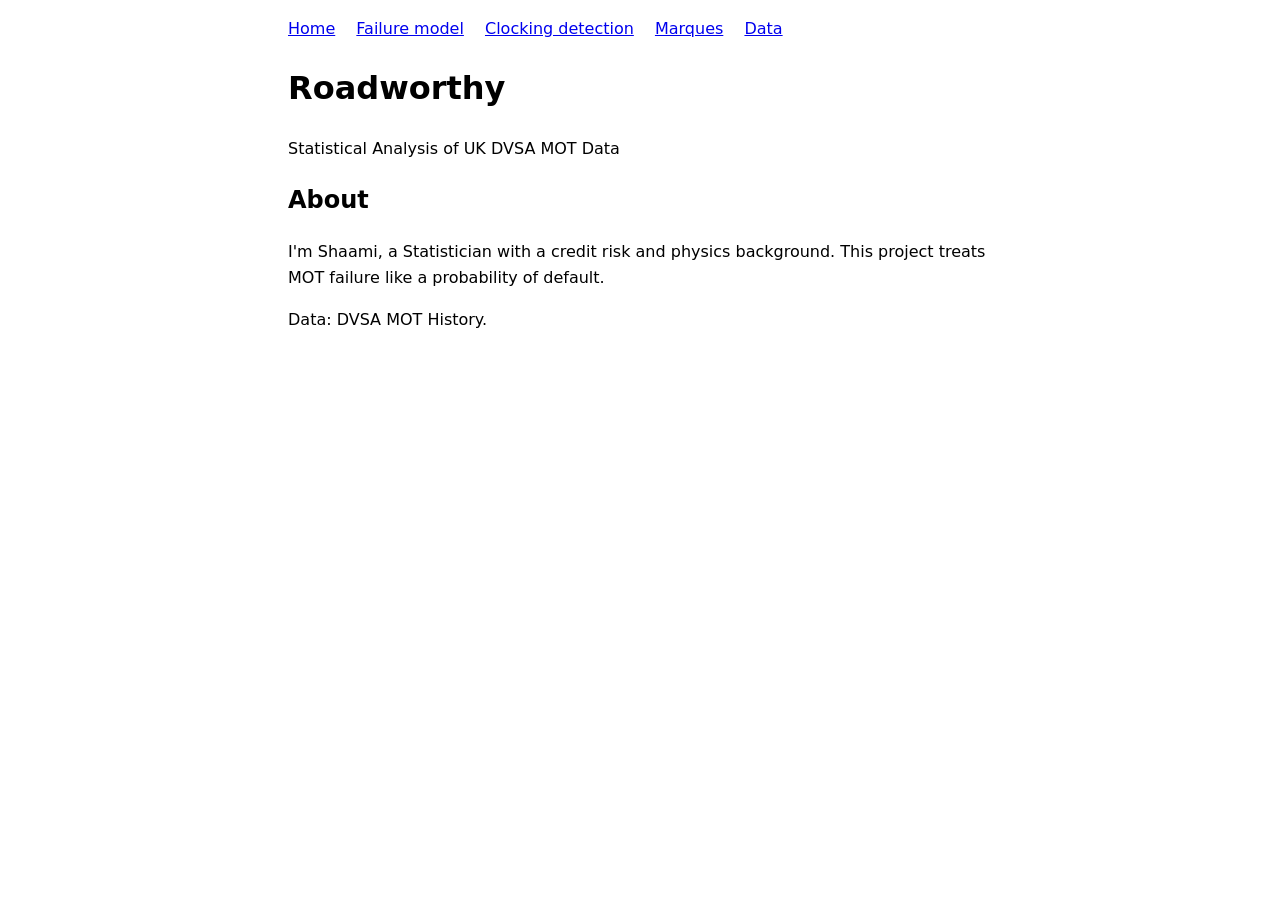
==== index.html @ fd89e381 "nav,js and page links activated" ====
<!DOCTYPE html>
<html lang="en">
<head>
  <meta charset="UTF-8">
  <meta name="viewport" content="width=device-width, initial-scale=1.0">
  <title>Roadworthy Vehicle Statistics</title>
  <link rel="stylesheet" href="style.css">
  <script src="nav.js" defer></script>
</head>
<body>
  <header>

  </header>

  <main>
    <h1>Roadworthy</h1>
    <p>Statistical Analysis of UK DVSA MOT Data</p>

    <h2>About</h2>
    <p>I'm Shaami, a Statistician with a credit risk and physics background.
       This project treats MOT failure like a probability of default.</p>
  </main>

  <footer>
    <p>Data: DVSA MOT History.</p>
  </footer>
</body>
</html>
---- style.css ----
body {
  max-width: 44rem;
  margin: 0 auto;
  padding: 1rem;
  font-family: system-ui, sans-serif;
  line-height: 1.6;
}
nav a { margin-right: 1rem; }

table {
  border-collapse: collapse;
  width: 100%;
  margin: 1rem 0;
}
th, td {
  border: 1px solid #ccc;
  padding: 0.4rem 0.6rem;
  text-align: left;
}
th { background: #f3f3f3; }
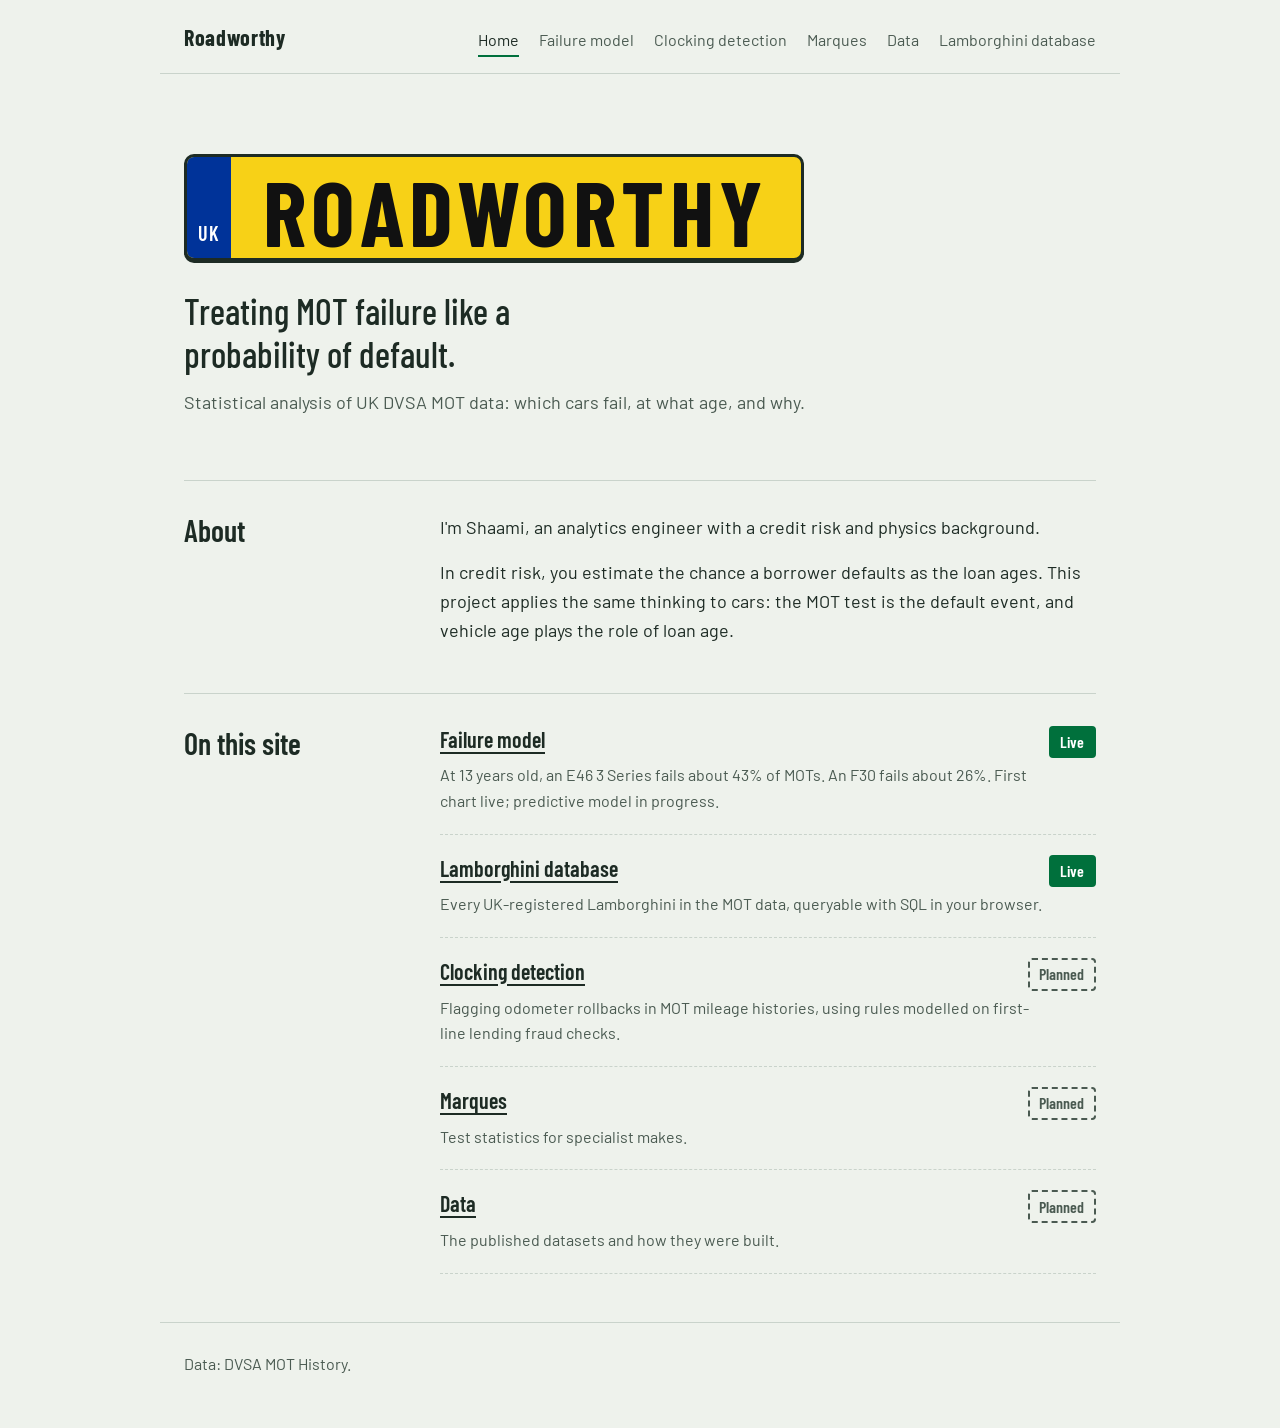
==== commit f58d6004: "Styling changes, new palette" ====
--- a/index.html
+++ b/index.html
@@ -1,9 +1,10 @@
 <!DOCTYPE html>
-<html lang="en">
+<html lang="en-GB">
 <head>
   <meta charset="UTF-8">
   <meta name="viewport" content="width=device-width, initial-scale=1.0">
-  <title>Roadworthy Vehicle Statistics</title>
+  <title>Roadworthy | UK MOT statistics</title>
+  <meta name="description" content="Statistical analysis of UK DVSA MOT data, treating MOT failure like a probability of default.">
   <link rel="stylesheet" href="style.css">
   <script src="nav.js" defer></script>
 </head>
@@ -13,12 +14,57 @@
   </header>
 
   <main>
-    <h1>Roadworthy</h1>
-    <p>Statistical Analysis of UK DVSA MOT Data</p>
+    <div class="hero">
+      <div class="plate">
+        <span class="band" aria-hidden="true">UK</span>
+        <h1>ROADWORTHY</h1>
+      </div>
+      <p class="strap">Treating MOT failure like a probability of default.</p>
+      <p class="sub">Statistical analysis of UK DVSA MOT data: which cars fail, at what age, and why.</p>
+    </div>
 
-    <h2>About</h2>
-    <p>I'm Shaami, a Statistician with a credit risk and physics background.
-       This project treats MOT failure like a probability of default.</p>
+    <section id="about">
+      <div class="two-col">
+        <h2>About</h2>
+        <div>
+          <p>I'm Shaami, an analytics engineer with a credit risk and physics background.</p>
+          <p>In credit risk, you estimate the chance a borrower defaults as the loan ages. This project applies the same thinking to cars: the MOT test is the default event, and vehicle age plays the role of loan age.</p>
+        </div>
+      </div>
+    </section>
+
+    <section id="work">
+      <div class="two-col">
+        <h2>On this site</h2>
+        <ul class="record">
+          <li>
+            <h3><a href="failure-model.html">Failure model</a></h3>
+            <span class="status live">Live</span>
+            <p>At 13 years old, an E46 3 Series fails about 43% of MOTs. An F30 fails about 26%. First chart live; predictive model in progress.</p>
+          </li>
+          <li>
+            <h3><a href="sql.html">Lamborghini database</a></h3>
+            <span class="status live">Live</span>
+            <p>Every UK-registered Lamborghini in the MOT data, queryable with SQL in your browser.</p>
+          </li>
+          <li>
+            <h3><a href="clocking.html">Clocking detection</a></h3>
+            <span class="status planned">Planned</span>
+            <p>Flagging odometer rollbacks in MOT mileage histories, using rules modelled on first-line lending fraud checks.</p>
+          </li>
+          <li>
+            <h3><a href="marques.html">Marques</a></h3>
+            <span class="status planned">Planned</span>
+            <p>Test statistics for specialist makes.</p>
+          </li>
+          <li>
+            <h3><a href="data.html">Data</a></h3>
+            <span class="status planned">Planned</span>
+            <p>The published datasets and how they were built.</p>
+          </li>
+        </ul>
+      </div>
+    </section>
   </main>
 
   <footer>
--- a/style.css
+++ b/style.css
@@ -1,20 +1,316 @@
+/* =========================================================
+   Roadworthy site styles (shared by every page)
+   Palette from the MOT world: certificate paper, dark green
+   ink, GOV.UK green for "live", number-plate yellow used once.
+   ========================================================= */
+@import url("https://fonts.googleapis.com/css2?family=Barlow:ital,wght@0,400;0,500;0,600;1,400&family=Barlow+Condensed:wght@500;600;700&display=swap");
+
+:root {
+  --paper:   #EEF2EC;
+  --card:    #F8FAF6;
+  --ink:     #1D2B24;
+  --ink-2:   #4A5A51;
+  --rule:    #C9D3CB;
+  --green:   #00703C;
+  --amber:   #A15C00;
+  --plate:   #F7D117;
+  --uk-blue: #003399;
+
+  --display: "Barlow Condensed", "Arial Narrow", Arial, sans-serif;
+  --body:    "Barlow", "Helvetica Neue", Arial, sans-serif;
+  --mono:    ui-monospace, "SF Mono", Menlo, Consolas, monospace;
+
+  --page:    60rem;
+  --measure: 68ch;
+  color-scheme: light;
+}
+
+* { box-sizing: border-box; }
+html { -webkit-text-size-adjust: 100%; }
+
 body {
-  max-width: 44rem;
+  margin: 0;
+  background: var(--paper);
+  color: var(--ink);
+  font-family: var(--body);
+  font-size: 1.125rem;
+  line-height: 1.6;
+}
+
+header, main, footer {
+  max-width: var(--page);
   margin: 0 auto;
-  padding: 1rem;
-  font-family: system-ui, sans-serif;
-  line-height: 1.6;
-}
-nav a { margin-right: 1rem; }
-
+  padding-left: 1.5rem;
+  padding-right: 1.5rem;
+}
+
+a { color: var(--green); text-underline-offset: 0.2em; }
+a:hover { color: var(--ink); }
+:focus-visible { outline: 3px solid var(--uk-blue); outline-offset: 3px; }
+
+/* ---------- Header and nav (filled in by nav.js) ---------- */
+header {
+  display: flex;
+  flex-wrap: wrap;
+  align-items: baseline;
+  justify-content: space-between;
+  gap: 0.5rem 2rem;
+  padding-top: 1.25rem;
+  padding-bottom: 1rem;
+  border-bottom: 1px solid var(--rule);
+}
+header .site {
+  font-family: var(--display);
+  font-weight: 700;
+  font-size: 1.375rem;
+  letter-spacing: 0.03em;
+  color: var(--ink);
+  text-decoration: none;
+}
+header nav {
+  display: flex;
+  flex-wrap: wrap;
+  gap: 0.25rem 1.25rem;
+  font-size: 1rem;
+}
+header nav a {
+  color: var(--ink-2);
+  text-decoration: none;
+  padding: 0.15rem 0;
+  border-bottom: 2px solid transparent;
+}
+header nav a:hover { color: var(--ink); border-bottom-color: var(--rule); }
+header nav a[aria-current="page"] { color: var(--ink); border-bottom-color: var(--green); }
+
+@media (max-width: 40rem) {
+  header nav {
+    flex-wrap: nowrap;
+    overflow-x: auto;
+    width: 100%;
+    padding-bottom: 0.25rem;
+  }
+  header nav a { white-space: nowrap; }
+}
+
+/* ---------- Type ---------- */
+main { padding-top: 2.5rem; padding-bottom: 3rem; }
+
+h1, h2, h3 { font-family: var(--display); color: var(--ink); }
+h1 {
+  margin: 0 0 1rem;
+  font-weight: 600;
+  font-size: clamp(2.25rem, 6vw, 3.5rem);
+  line-height: 1.05;
+  max-width: 24ch;
+}
+h2 {
+  margin: 0 0 0.75rem;
+  font-weight: 600;
+  font-size: 1.875rem;
+  line-height: 1.15;
+  max-width: 32ch;
+}
+h3 { margin: 0; font-weight: 600; font-size: 1.375rem; line-height: 1.2; }
+
+p, ul, ol { max-width: var(--measure); }
+p { margin: 0 0 1rem; }
+ul, ol { padding-left: 1.25rem; margin: 0 0 1rem; }
+li { margin-bottom: 0.5rem; }
+li::marker { color: var(--green); }
+strong { font-weight: 600; }
+
+code {
+  font-family: var(--mono);
+  font-size: 0.875em;
+  background: var(--card);
+  border: 1px solid var(--rule);
+  border-radius: 3px;
+  padding: 0.05em 0.3em;
+}
+
+main > section {
+  padding-top: 2rem;
+  margin-top: 2rem;
+  border-top: 1px solid var(--rule);
+}
+
+/* ---------- Tables (clocking page, SQL results) ---------- */
 table {
   border-collapse: collapse;
   width: 100%;
   margin: 1rem 0;
+  font-size: 1rem;
+  background: var(--card);
 }
 th, td {
-  border: 1px solid #ccc;
-  padding: 0.4rem 0.6rem;
+  border-bottom: 1px solid var(--rule);
+  padding: 0.5rem 0.75rem;
   text-align: left;
-}
-th { background: #f3f3f3; }+  vertical-align: top;
+}
+th {
+  font-family: var(--display);
+  font-weight: 600;
+  font-size: 1.0625rem;
+  background: var(--ink);
+  color: var(--paper);
+  border-bottom: 0;
+}
+tbody tr:nth-child(even) td { background: rgba(0, 112, 60, 0.04); }
+
+/* ---------- SQL console ---------- */
+textarea {
+  display: block;
+  width: 100%;
+  margin-top: 1rem;
+  padding: 1rem 1.25rem;
+  font-family: var(--mono);
+  font-size: 0.95rem;
+  line-height: 1.5;
+  color: var(--ink);
+  background: var(--card);
+  border: 1px solid var(--rule);
+  border-left: 4px solid var(--green);
+  border-radius: 4px;
+  resize: vertical;
+}
+textarea:focus { outline: none; border-color: var(--green); }
+textarea:focus-visible { outline: 3px solid var(--uk-blue); outline-offset: 2px; }
+
+button {
+  font-family: var(--display);
+  font-weight: 600;
+  font-size: 1.125rem;
+  letter-spacing: 0.02em;
+  color: #fff;
+  background: var(--green);
+  border: 0;
+  border-radius: 4px;
+  padding: 0.45rem 1.1rem;
+  cursor: pointer;
+}
+button:hover { background: #005a30; }
+button:disabled { background: var(--rule); color: var(--ink-2); cursor: progress; }
+#status { margin-left: 0.75rem; color: var(--ink-2); font-size: 1rem; }
+
+#results { overflow-x: auto; max-height: 70vh; overflow-y: auto; }
+#results table { margin-top: 0.5rem; white-space: nowrap; }
+#results th { position: sticky; top: 0; }
+
+/* ---------- Images and charts ---------- */
+.hero-img {
+  display: block;
+  width: 100%;
+  max-width: 900px;
+  height: auto;
+  border-radius: 6px;
+  margin: 1.5rem 0;
+}
+.chart-wrap {
+  background: var(--card);
+  border: 1px solid var(--rule);
+  border-radius: 6px;
+  padding: 1rem;
+}
+.chart-caption { color: var(--ink-2); }
+
+/* ---------- Footer ---------- */
+footer {
+  padding-top: 1.5rem;
+  padding-bottom: 3rem;
+  border-top: 1px solid var(--rule);
+  color: var(--ink-2);
+  font-size: 1rem;
+}
+footer p { margin: 0.25rem 0; }
+footer:empty { display: none; }
+
+/* =========================================================
+   Home page only
+   ========================================================= */
+.hero { padding: 2.5rem 0 1rem; }
+
+.plate {
+  display: inline-flex;
+  align-items: stretch;
+  background: var(--plate);
+  border: 3px solid var(--ink);
+  border-radius: 10px;
+  box-shadow: 0 2px 0 var(--ink);
+  overflow: hidden;
+  max-width: 100%;
+}
+.plate .band {
+  background: var(--uk-blue);
+  color: #fff;
+  font-family: var(--display);
+  font-weight: 600;
+  font-size: clamp(0.9rem, 2vw, 1.25rem);
+  display: flex;
+  align-items: flex-end;
+  padding: 0 0.55em 0.45em;
+  letter-spacing: 0.04em;
+}
+.plate h1 {
+  margin: 0;
+  max-width: none;
+  padding: 0.05em 0.35em 0;
+  font-weight: 700;
+  font-size: clamp(1.9rem, 7.5vw, 5.75rem);
+  line-height: 1.05;
+  letter-spacing: 0.06em;
+  color: #111;
+  white-space: nowrap;
+}
+.hero .strap {
+  margin: 1.75rem 0 0;
+  font-family: var(--display);
+  font-weight: 500;
+  font-size: clamp(1.5rem, 3.5vw, 2.25rem);
+  line-height: 1.2;
+  max-width: 28ch;
+}
+.hero .sub { margin-top: 0.75rem; color: var(--ink-2); }
+
+.two-col { display: grid; grid-template-columns: minmax(0, 1fr); gap: 1rem 3rem; }
+@media (min-width: 52rem) {
+  .two-col { grid-template-columns: 13rem minmax(0, 1fr); }
+}
+
+/* Project record: styled like an MOT result list. The chip is real info. */
+.record { list-style: none; margin: 0; padding: 0; max-width: none; }
+.record li {
+  display: grid;
+  grid-template-columns: minmax(0, 1fr) auto;
+  gap: 0.25rem 1.5rem;
+  margin: 0;
+  padding: 1.25rem 0;
+  border-bottom: 1px dashed var(--rule);
+}
+.record li:first-child { padding-top: 0; }
+.record li p { grid-column: 1 / -1; margin: 0; color: var(--ink-2); font-size: 1rem; }
+.record h3 a { color: var(--ink); }
+.record h3 a:hover { color: var(--green); }
+
+.status {
+  align-self: start;
+  font-family: var(--display);
+  font-weight: 600;
+  font-size: 1rem;
+  padding: 0.1rem 0.6rem;
+  border-radius: 4px;
+  border: 2px solid currentColor;
+  white-space: nowrap;
+}
+.status.live     { color: #fff; background: var(--green); border-color: var(--green); }
+.status.progress { color: var(--amber); }
+.status.planned  { color: var(--ink-2); border-style: dashed; }
+
+@media (max-width: 30rem) {
+  body { font-size: 1.0625rem; }
+  .plate h1 { letter-spacing: 0.03em; }
+}
+
+@media (prefers-reduced-motion: reduce) {
+  * { transition: none !important; animation: none !important; }
+}
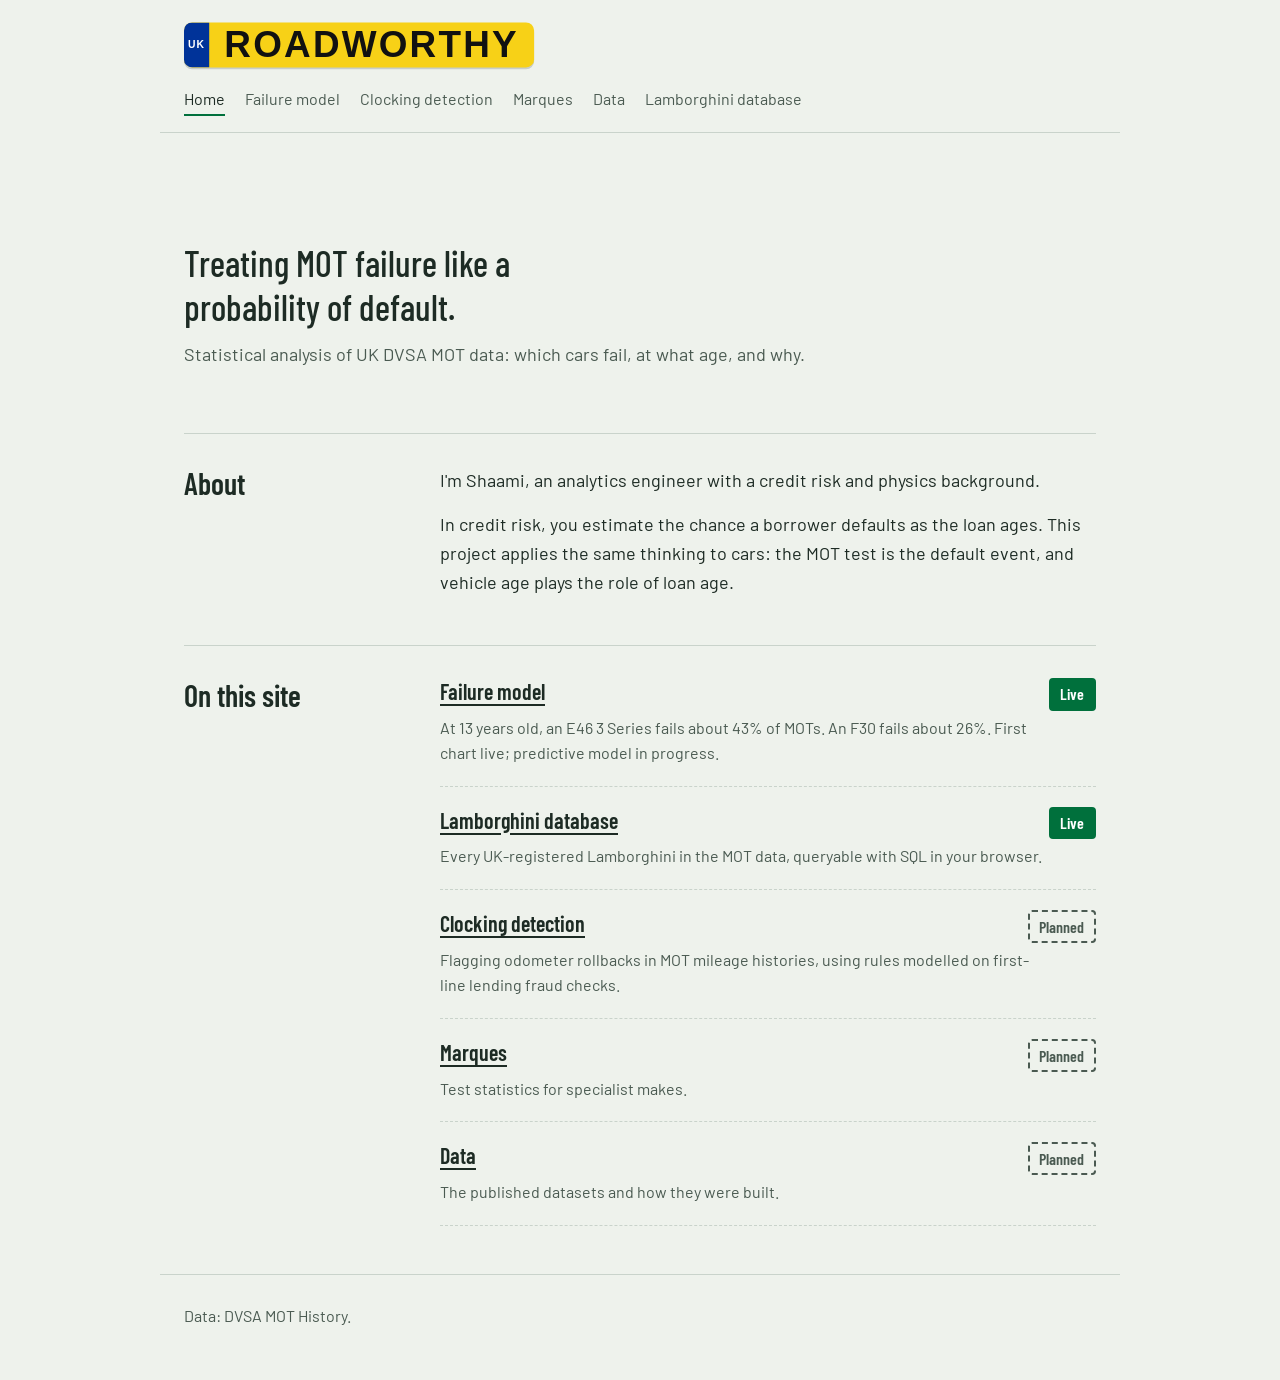
==== commit f0cd373e: "stylign changed for mobile browsing" ====
--- a/index.html
+++ b/index.html
@@ -15,10 +15,6 @@
 
   <main>
     <div class="hero">
-      <div class="plate">
-        <span class="band" aria-hidden="true">UK</span>
-        <h1>ROADWORTHY</h1>
-      </div>
       <p class="strap">Treating MOT failure like a probability of default.</p>
       <p class="sub">Statistical analysis of UK DVSA MOT data: which cars fail, at what age, and why.</p>
     </div>
--- a/style.css
+++ b/style.css
@@ -52,12 +52,23 @@
 header {
   display: flex;
   flex-wrap: wrap;
-  align-items: baseline;
+  align-items: center;
   justify-content: space-between;
-  gap: 0.5rem 2rem;
+  gap: 0.9rem 2.25rem;
   padding-top: 1.25rem;
   padding-bottom: 1rem;
   border-bottom: 1px solid var(--rule);
+}
+header .brand {
+  display: flex;
+  align-items: center;
+  align-self: stretch;
+}
+header .plate {
+  transform: scale(0.9);
+  transform-origin: left center;
+  margin-top: 0;
+  align-self: center;
 }
 header .site {
   font-family: var(--display);
@@ -79,17 +90,53 @@
   padding: 0.15rem 0;
   border-bottom: 2px solid transparent;
 }
-header nav a:hover { color: var(--ink); border-bottom-color: var(--rule); }
-header nav a[aria-current="page"] { color: var(--ink); border-bottom-color: var(--green); }
+header nav a:hover {
+  color: var(--ink);
+  border-bottom-color: var(--rule);
+}
+header nav a[aria-current="page"] {
+  color: var(--ink);
+  border-bottom-color: var(--green);
+}
 
 @media (max-width: 40rem) {
+  header {
+    align-items: flex-start;
+    gap: 0.5rem 1rem;
+    padding-top: 0.75rem;
+    padding-bottom: 0.75rem;
+  }
+  header .brand {
+    width: 100%;
+    display: flex;
+    justify-content: center;
+  }
+  header .plate {
+    transform: scale(0.88);
+    transform-origin: center;
+  }
   header nav {
-    flex-wrap: nowrap;
-    overflow-x: auto;
+    display: grid;
+    grid-template-columns: repeat(2, minmax(0, 1fr));
     width: 100%;
-    padding-bottom: 0.25rem;
-  }
-  header nav a { white-space: nowrap; }
+    gap: 0.4rem;
+    padding: 0.35rem 0 0;
+  }
+  header nav a {
+    display: block;
+    text-align: center;
+    padding: 0.45rem 0.5rem;
+    border: 1px solid var(--rule);
+    border-radius: 999px;
+    background: rgba(255,255,255,0.22);
+    white-space: normal;
+    line-height: 1.2;
+    font-size: 0.92rem;
+  }
+  header nav a[aria-current="page"] {
+    border-color: var(--green);
+    background: rgba(0, 112, 60, 0.08);
+  }
 }
 
 /* ---------- Type ---------- */
@@ -234,33 +281,44 @@
   display: inline-flex;
   align-items: stretch;
   background: var(--plate);
-  border: 3px solid var(--ink);
-  border-radius: 10px;
-  box-shadow: 0 2px 0 var(--ink);
+  border: none;
+  border-radius: 9px;
+  box-shadow: 0 2px 0 rgba(29, 43, 36, 0.18);
   overflow: hidden;
   max-width: 100%;
+  height: 3.1rem;
 }
 .plate .band {
   background: var(--uk-blue);
   color: #fff;
-  font-family: var(--display);
-  font-weight: 600;
-  font-size: clamp(0.9rem, 2vw, 1.25rem);
-  display: flex;
-  align-items: flex-end;
-  padding: 0 0.55em 0.45em;
-  letter-spacing: 0.04em;
-}
+  width: 2.4em;
+  min-width: 2.4em;
+  display: flex;
+  align-items: center;
+  justify-content: center;
+  font-family: "Arial Narrow", "Segoe UI Condensed", Arial, sans-serif;
+  font-weight: 700;
+  font-size: clamp(0.56rem, 1vw, 0.72rem);
+  letter-spacing: 0.08em;
+  line-height: 1;
+  padding: 0 0.1em;
+}
+.plate .word,
 .plate h1 {
   margin: 0;
   max-width: none;
-  padding: 0.05em 0.35em 0;
+  display: flex;
+  align-items: center;
+  justify-content: center;
+  padding: 0 0.42em;
+  font-family: "Arial Narrow", "Segoe UI Condensed", Arial, sans-serif;
   font-weight: 700;
-  font-size: clamp(1.9rem, 7.5vw, 5.75rem);
-  line-height: 1.05;
+  font-size: clamp(1.45rem, 3.2vw, 2.7rem);
+  line-height: 1;
   letter-spacing: 0.06em;
   color: #111;
   white-space: nowrap;
+  transform: none;
 }
 .hero .strap {
   margin: 1.75rem 0 0;
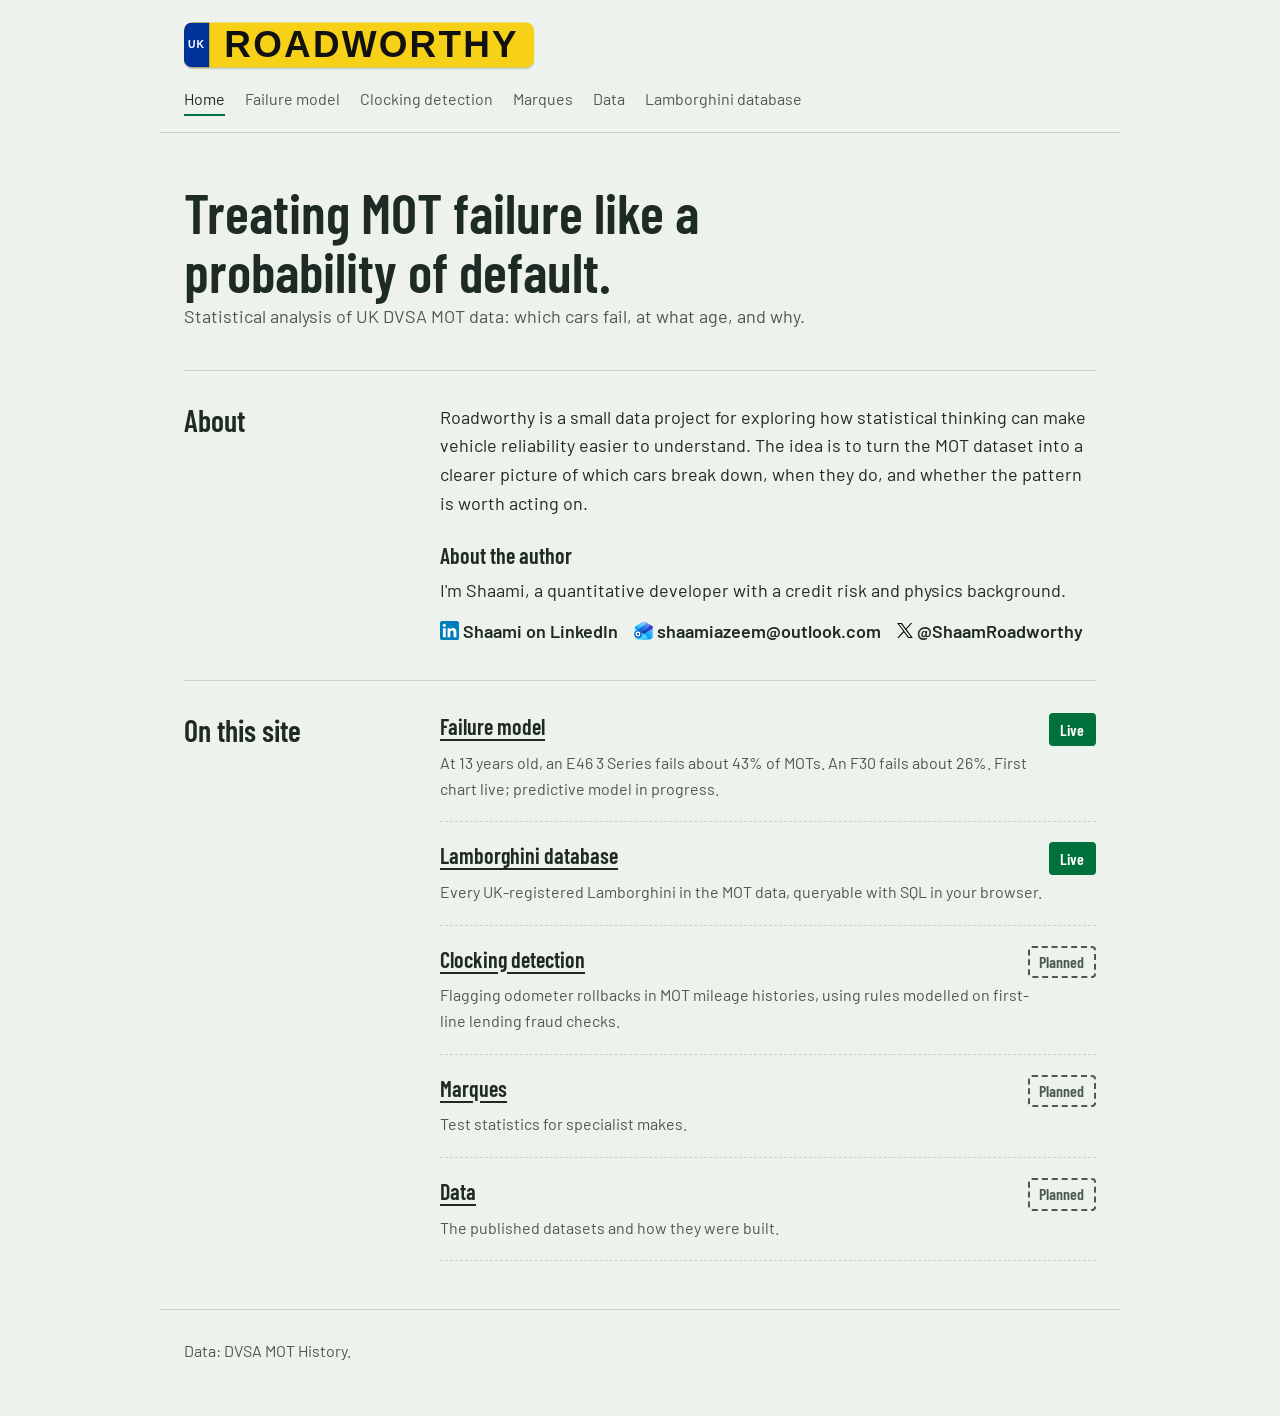
==== commit c4c7068e: "styling changes and social media links" ====
--- a/index.html
+++ b/index.html
@@ -23,8 +23,24 @@
       <div class="two-col">
         <h2>About</h2>
         <div>
-          <p>I'm Shaami, an analytics engineer with a credit risk and physics background.</p>
-          <p>In credit risk, you estimate the chance a borrower defaults as the loan ages. This project applies the same thinking to cars: the MOT test is the default event, and vehicle age plays the role of loan age.</p>
+          <p>Roadworthy is a small data project for exploring how statistical thinking can make vehicle reliability easier to understand. The idea is to turn the MOT dataset into a clearer picture of which cars break down, when they do, and whether the pattern is worth acting on.</p>
+
+          <h3>About the author</h3>
+          <p>I'm Shaami, a quantitative developer with a credit risk and physics background.</p>
+          <p class="about-links">
+            <a class="linkedin" href="https://www.linkedin.com/in/s-azeem/" target="_blank" rel="noreferrer">
+              <img class="linkedin-logo" src="images/linkedin-logo.svg" alt="LinkedIn" />
+              <span>Shaami on LinkedIn</span>
+            </a>
+            <a class="social-link email-link" href="mailto:shaamiazeem@outlook.com" aria-label="Email Shaami Azeem">
+              <img class="social-icon" src="images/email-logo.svg" alt="Email" />
+              <span>shaamiazeem@outlook.com</span>
+            </a>
+            <a class="social-link x-link" href="https://x.com/ShaamRoadworthy" target="_blank" rel="noreferrer" aria-label="X / Twitter: @ShaamRoadworthy">
+              <img class="social-icon" src="images/x-logo.svg" alt="X" />
+              <span>@ShaamRoadworthy</span>
+            </a>
+          </p>
         </div>
       </div>
     </section>
--- a/style.css
+++ b/style.css
@@ -140,7 +140,7 @@
 }
 
 /* ---------- Type ---------- */
-main { padding-top: 2.5rem; padding-bottom: 3rem; }
+main { padding-top: 1.5rem; padding-bottom: 3rem; }
 
 h1, h2, h3 { font-family: var(--display); color: var(--ink); }
 h1 {
@@ -158,6 +158,20 @@
   max-width: 32ch;
 }
 h3 { margin: 0; font-weight: 600; font-size: 1.375rem; line-height: 1.2; }
+
+#about h3 {
+  margin-top: 1.5rem;
+  margin-bottom: 0.5rem;
+}
+
+#about h3 + p {
+  margin-top: 0.25rem;
+}
+
+.about-links {
+  margin-top: 0.25rem;
+  margin-bottom: 0.5rem;
+}
 
 p, ul, ol { max-width: var(--measure); }
 p { margin: 0 0 1rem; }
@@ -275,7 +289,7 @@
 /* =========================================================
    Home page only
    ========================================================= */
-.hero { padding: 2.5rem 0 1rem; }
+.hero { padding: 0.6rem 0 0.6rem; }
 
 .plate {
   display: inline-flex;
@@ -320,15 +334,75 @@
   white-space: nowrap;
   transform: none;
 }
+.hero .strap,
+.hero .sub {
+  margin-bottom: 0;
+}
+
 .hero .strap {
-  margin: 1.75rem 0 0;
+  margin-top: 1rem;
   font-family: var(--display);
-  font-weight: 500;
-  font-size: clamp(1.5rem, 3.5vw, 2.25rem);
-  line-height: 1.2;
-  max-width: 28ch;
-}
-.hero .sub { margin-top: 0.75rem; color: var(--ink-2); }
+  font-weight: 600;
+  font-size: clamp(2.25rem, 6vw, 3.5rem);
+  line-height: 1.05;
+  max-width: 24ch;
+  letter-spacing: 0;
+}
+.hero .sub {
+  margin-top: 0.2rem;
+  color: var(--ink-2);
+  line-height: 1.35;
+}
+
+.about-links {
+  margin-top: 1rem;
+  display: flex;
+  flex-wrap: wrap;
+  align-items: center;
+  gap: 0.75rem 1rem;
+}
+
+@media (max-width: 40rem) {
+  .about-links {
+    justify-content: center;
+    text-align: center;
+  }
+}
+
+.linkedin,
+.social-link {
+  display: inline-flex;
+  align-items: center;
+  justify-content: center;
+  gap: 0.25rem;
+  color: var(--ink);
+  text-decoration: none;
+  font-weight: 600;
+  line-height: 1;
+  transition: color 0.15s ease;
+}
+.linkedin:hover,
+.linkedin:focus-visible,
+.social-link:hover,
+.social-link:focus-visible {
+  color: var(--green);
+  text-decoration: underline;
+  text-underline-offset: 0.2em;
+}
+.linkedin-logo,
+.social-icon {
+  display: block;
+  width: 1.2rem;
+  height: 1.2rem;
+  flex-shrink: 0;
+}
+.x-link .social-icon {
+  width: 0.95rem;
+  height: 0.95rem;
+}
+.social-icon {
+  color: currentColor;
+}
 
 .two-col { display: grid; grid-template-columns: minmax(0, 1fr); gap: 1rem 3rem; }
 @media (min-width: 52rem) {
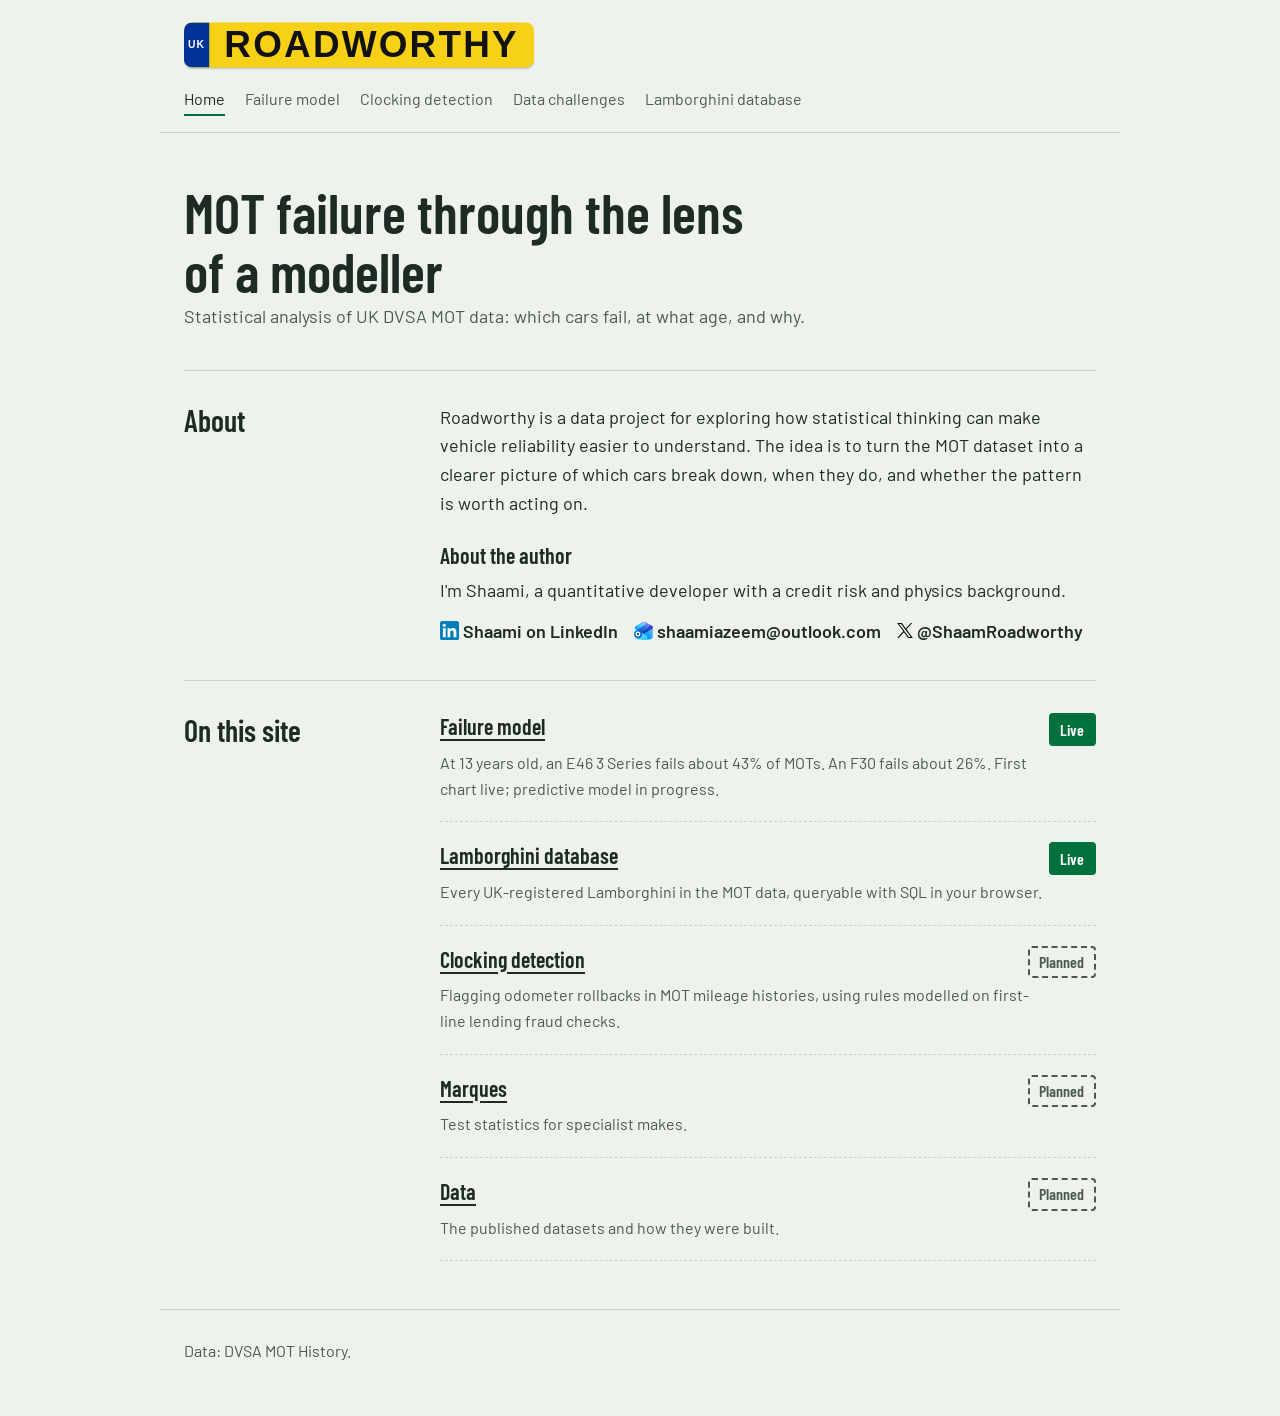
==== commit 71bb593d: "Updating body text" ====
--- a/index.html
+++ b/index.html
@@ -15,7 +15,7 @@
 
   <main>
     <div class="hero">
-      <p class="strap">Treating MOT failure like a probability of default.</p>
+      <p class="strap">MOT failure through the lens of a modeller</p>
       <p class="sub">Statistical analysis of UK DVSA MOT data: which cars fail, at what age, and why.</p>
     </div>
 
@@ -23,7 +23,7 @@
       <div class="two-col">
         <h2>About</h2>
         <div>
-          <p>Roadworthy is a small data project for exploring how statistical thinking can make vehicle reliability easier to understand. The idea is to turn the MOT dataset into a clearer picture of which cars break down, when they do, and whether the pattern is worth acting on.</p>
+          <p>Roadworthy is a data project for exploring how statistical thinking can make vehicle reliability easier to understand. The idea is to turn the MOT dataset into a clearer picture of which cars break down, when they do, and whether the pattern is worth acting on.</p>
 
           <h3>About the author</h3>
           <p>I'm Shaami, a quantitative developer with a credit risk and physics background.</p>
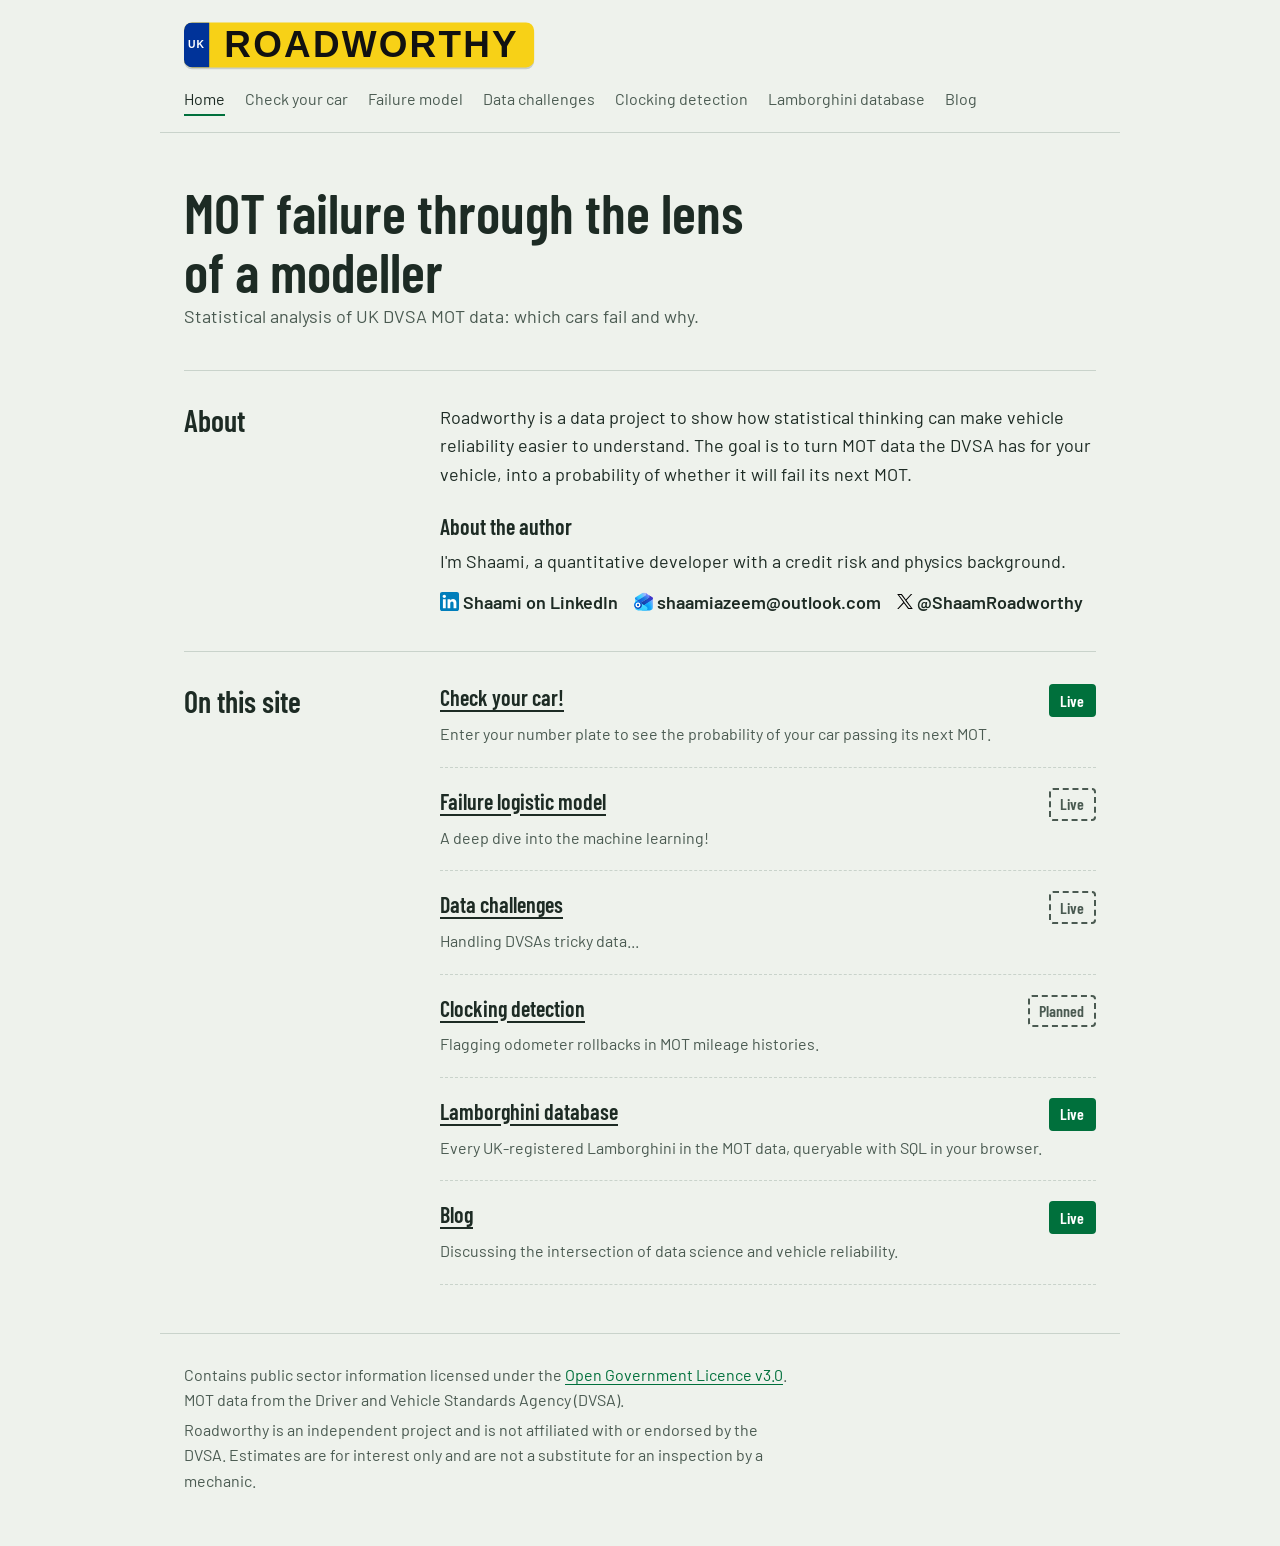
==== commit 8f5f8142: "styling and mission statement changed, new pages, nav etc." ====
--- a/index.html
+++ b/index.html
@@ -16,14 +16,17 @@
   <main>
     <div class="hero">
       <p class="strap">MOT failure through the lens of a modeller</p>
-      <p class="sub">Statistical analysis of UK DVSA MOT data: which cars fail, at what age, and why.</p>
+      <p class="sub">Statistical analysis of UK DVSA MOT data: which cars fail and why.</p>
     </div>
 
     <section id="about">
       <div class="two-col">
         <h2>About</h2>
         <div>
-          <p>Roadworthy is a data project for exploring how statistical thinking can make vehicle reliability easier to understand. The idea is to turn the MOT dataset into a clearer picture of which cars break down, when they do, and whether the pattern is worth acting on.</p>
+          <p>Roadworthy is a data project to show how statistical thinking 
+            can make vehicle reliability easier to understand. The goal is to 
+            turn MOT data the DVSA has for your vehicle, into a probability of whether 
+            it will fail its next MOT.</p>
 
           <h3>About the author</h3>
           <p>I'm Shaami, a quantitative developer with a credit risk and physics background.</p>
@@ -50,9 +53,24 @@
         <h2>On this site</h2>
         <ul class="record">
           <li>
-            <h3><a href="failure-model.html">Failure model</a></h3>
+            <h3><a href="check.html">Check your car!</a></h3>
             <span class="status live">Live</span>
-            <p>At 13 years old, an E46 3 Series fails about 43% of MOTs. An F30 fails about 26%. First chart live; predictive model in progress.</p>
+            <p>Enter your number plate to see the probability of your car passing its next MOT.</p>
+          </li>
+          <li>
+            <h3><a href="failure-model.html">Failure logistic model</a></h3>
+            <span class="status planned">Live</span>
+            <p>A deep dive into the machine learning!</p>
+          </li>
+          <li>
+            <h3><a href="data-challenges.html">Data challenges</a></h3>
+            <span class="status planned">Live</span>
+            <p>Handling DVSAs tricky data...</p>
+          </li>
+          <li>
+            <h3><a href="clocking.html">Clocking detection</a></h3>
+            <span class="status planned">Planned</span>
+            <p>Flagging odometer rollbacks in MOT mileage histories.</p>
           </li>
           <li>
             <h3><a href="sql.html">Lamborghini database</a></h3>
@@ -60,19 +78,9 @@
             <p>Every UK-registered Lamborghini in the MOT data, queryable with SQL in your browser.</p>
           </li>
           <li>
-            <h3><a href="clocking.html">Clocking detection</a></h3>
-            <span class="status planned">Planned</span>
-            <p>Flagging odometer rollbacks in MOT mileage histories, using rules modelled on first-line lending fraud checks.</p>
-          </li>
-          <li>
-            <h3><a href="marques.html">Marques</a></h3>
-            <span class="status planned">Planned</span>
-            <p>Test statistics for specialist makes.</p>
-          </li>
-          <li>
-            <h3><a href="data.html">Data</a></h3>
-            <span class="status planned">Planned</span>
-            <p>The published datasets and how they were built.</p>
+            <h3><a href="blog.html">Blog</a></h3>
+            <span class="status live">Live</span>
+            <p>Discussing the intersection of data science and vehicle reliability.</p>
           </li>
         </ul>
       </div>
--- a/style.css
+++ b/style.css
@@ -445,4 +445,4 @@
 
 @media (prefers-reduced-motion: reduce) {
   * { transition: none !important; animation: none !important; }
-}+}
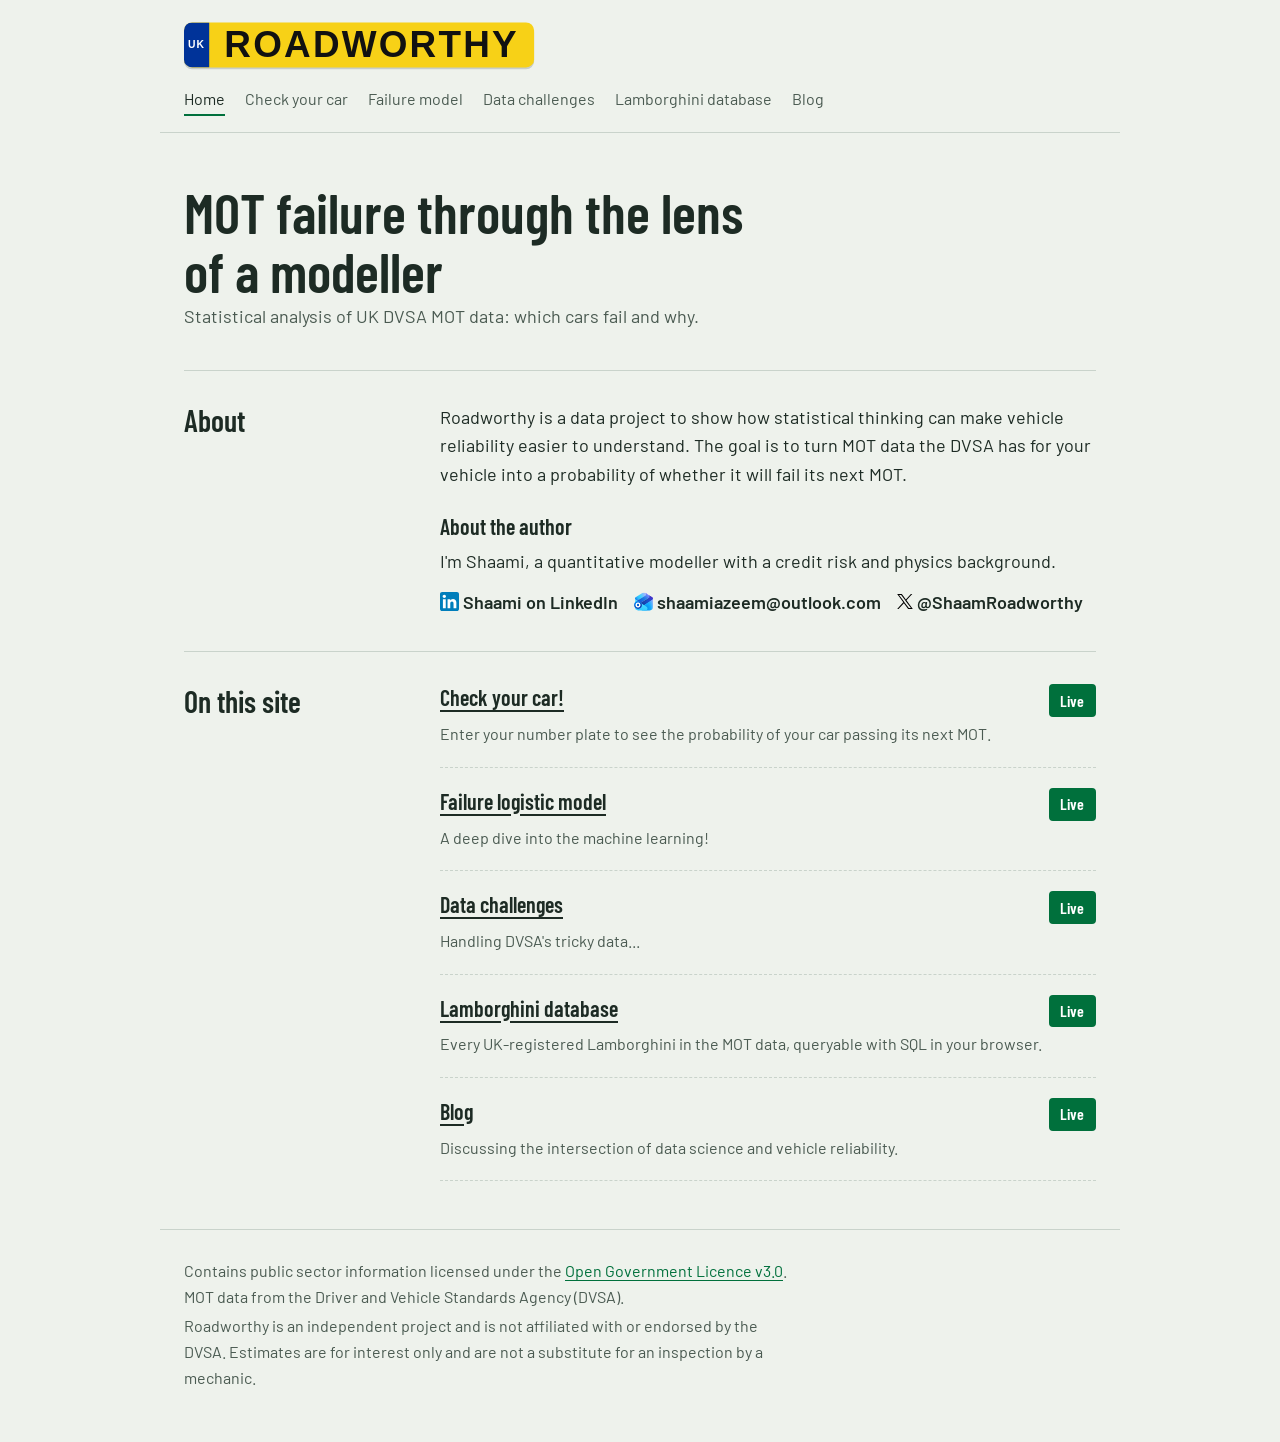
==== commit 686afbe2: "typos and removing clocking detection page" ====
--- a/index.html
+++ b/index.html
@@ -25,11 +25,11 @@
         <div>
           <p>Roadworthy is a data project to show how statistical thinking 
             can make vehicle reliability easier to understand. The goal is to 
-            turn MOT data the DVSA has for your vehicle, into a probability of whether 
+            turn MOT data the DVSA has for your vehicle into a probability of whether 
             it will fail its next MOT.</p>
 
           <h3>About the author</h3>
-          <p>I'm Shaami, a quantitative developer with a credit risk and physics background.</p>
+          <p>I'm Shaami, a quantitative modeller with a credit risk and physics background.</p>
           <p class="about-links">
             <a class="linkedin" href="https://www.linkedin.com/in/s-azeem/" target="_blank" rel="noreferrer">
               <img class="linkedin-logo" src="images/linkedin-logo.svg" alt="LinkedIn" />
@@ -59,18 +59,13 @@
           </li>
           <li>
             <h3><a href="failure-model.html">Failure logistic model</a></h3>
-            <span class="status planned">Live</span>
+            <span class="status live">Live</span>
             <p>A deep dive into the machine learning!</p>
           </li>
           <li>
             <h3><a href="data-challenges.html">Data challenges</a></h3>
-            <span class="status planned">Live</span>
-            <p>Handling DVSAs tricky data...</p>
-          </li>
-          <li>
-            <h3><a href="clocking.html">Clocking detection</a></h3>
-            <span class="status planned">Planned</span>
-            <p>Flagging odometer rollbacks in MOT mileage histories.</p>
+            <span class="status live">Live</span>
+            <p>Handling DVSA's tricky data...</p>
           </li>
           <li>
             <h3><a href="sql.html">Lamborghini database</a></h3>
--- a/style.css
+++ b/style.css
@@ -195,7 +195,7 @@
   border-top: 1px solid var(--rule);
 }
 
-/* ---------- Tables (clocking page, SQL results) ---------- */
+/* ---------- Tables (SQL results) ---------- */
 table {
   border-collapse: collapse;
   width: 100%;
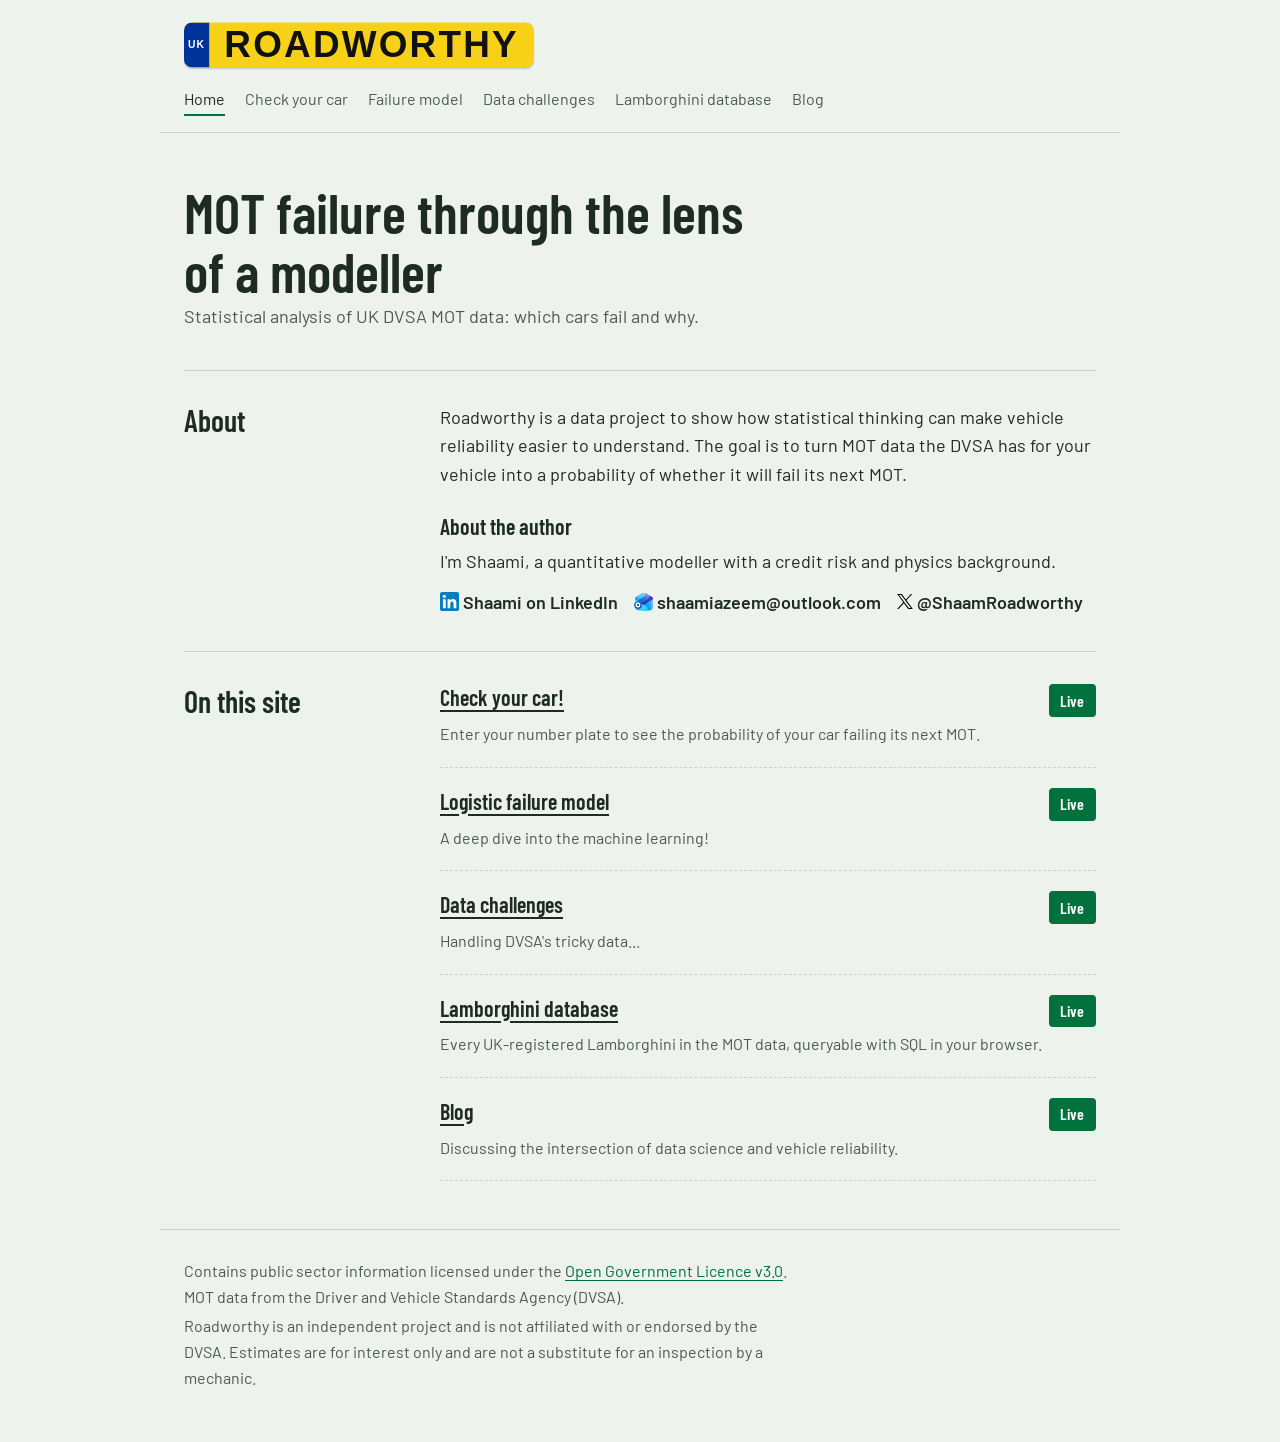
==== commit a5a8e835: "minor changes, sql query changed, readability on main card" ====
--- a/index.html
+++ b/index.html
@@ -55,10 +55,10 @@
           <li>
             <h3><a href="check.html">Check your car!</a></h3>
             <span class="status live">Live</span>
-            <p>Enter your number plate to see the probability of your car passing its next MOT.</p>
+            <p>Enter your number plate to see the probability of your car failing its next MOT.</p>
           </li>
           <li>
-            <h3><a href="failure-model.html">Failure logistic model</a></h3>
+            <h3><a href="failure-model.html">Logistic failure model</a></h3>
             <span class="status live">Live</span>
             <p>A deep dive into the machine learning!</p>
           </li>
